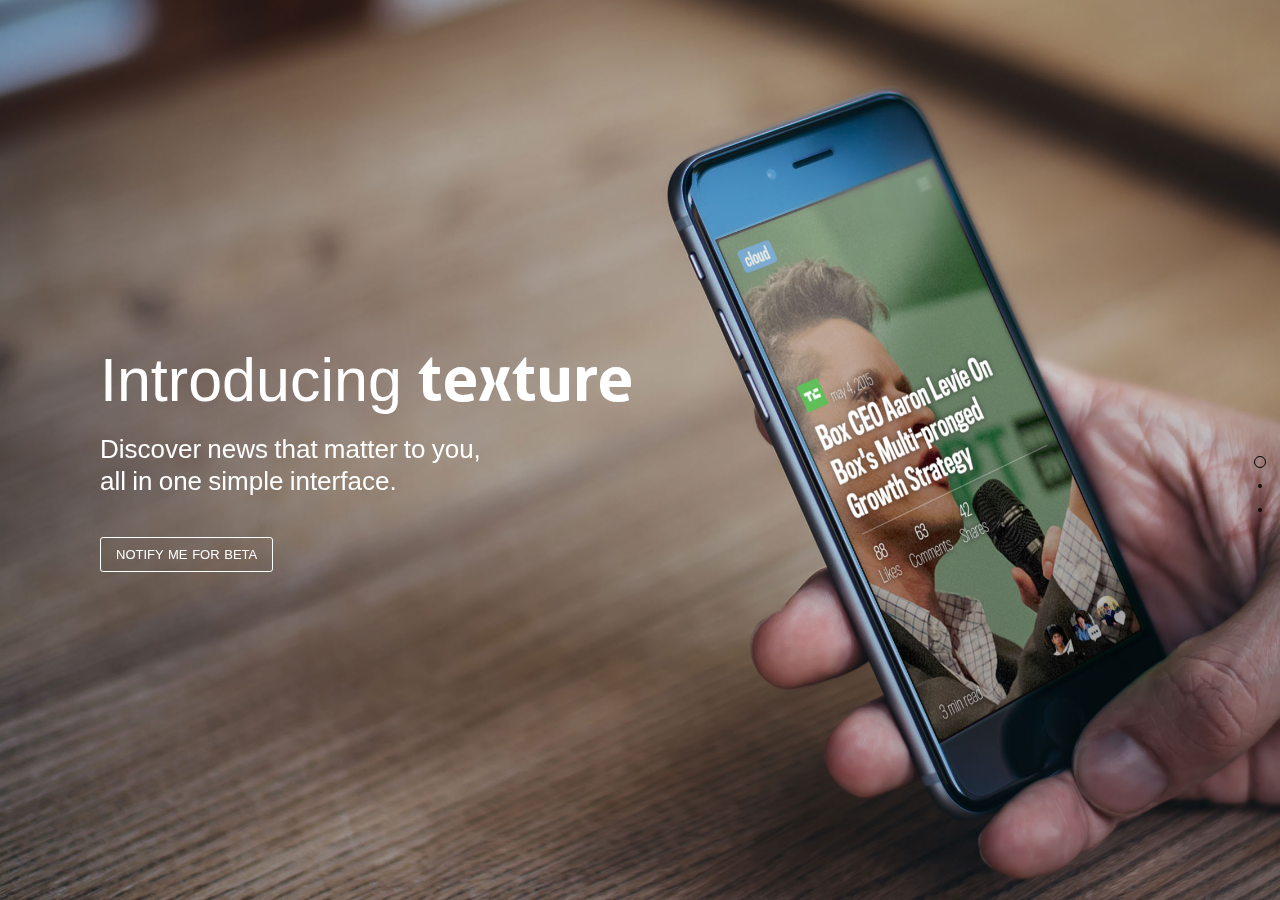
==== index.html @ bab13aa7 "initial" ====
<!doctype html>
<html>
<head>
	<meta charset="utf-8">
	<title>Texture | Read what matters</title>
<!-- 	<link rel="shortcut icon" id="favicon" href="favicon.png">  -->
	<script type="text/javascript" src="http://code.jquery.com/jquery-1.9.1.js"></script>
  <script type="text/javascript" src="assets/js/jquery.onepage-scroll.js"></script>
  <link href='assets/css/onepage-scroll.css' rel='stylesheet' type='text/css'>
  <meta name="viewport" content="initial-scale=1, width=device-width, maximum-scale=1, minimum-scale=1, user-scalable=no">
  <style>

    @font-face {
    font-family: Aller_Bd;
    src: local(Aller_Bd), url('assets/Aller_Bd.ttf') format('opentype');
    }


    html {
      height: 100%;
    }
    body {
      background: #000;
      padding: 0;
      text-align: center;
      font-family: 'HelveticaNeue-Thin';
      position: relative;
      margin: 0;
      height: 100%;
      -webkit-font-smoothing: antialiased;
    }
    
    .wrapper {
    	height: 100% !important;
    	height: 100%;
    	margin: 0 auto; 
    	overflow: hidden;
    }
    
    a {
      text-decoration: none;
    }
    
    .pointer {
      color: #9b59b6;
      font-family: 'Pacifico', cursive;
      font-size: 30px;
      margin-top: 15px;
    }

    .main {
      float: left;
      width: 100%;
      margin: 0 auto;
    }
    
    .reload.bell {
      font-size: 12px;
      padding: 20px;
      width: 45px;
      text-align: center;
      height: 47px;
      border-radius: 50px;
      -webkit-border-radius: 50px;
      -moz-border-radius: 50px;
    }
    
    .reload.bell #notification {
      font-size: 25px;
      line-height: 140%;
    }
    
    .reload, .btn{
      display: inline-block;
      border: 4px solid #A2261E;
      border-radius: 5px;
      -moz-border-radius: 5px;
      -webkit-border-radius: 5px;
      background: #CC3126;
      display: inline-block;
      line-height: 100%;
      padding: 0.7em;
      text-decoration: none;
      color: #fff;
      width: 100px;
      line-height: 140%;
      font-size: 17px;
      font-family: open sans;
      font-weight: bold;
    }
    .reload:hover{
      background: #444;
    }
    .btn {
      width: 200px;
      color: rgb(255, 255, 255);
      border: 4px solid rgb(0, 0, 0);
      background: rgba(3, 3, 3, 0.75);
    }
    .clear {
      width: auto;
    }
    .btn:hover, .btn:hover {
      background: #444;
    }
    .btns {
      width: 410px;
      margin: 50px auto;
    }
    .credit {
      text-align: center;
      color: rgba(0,0,0,0.5);
      padding: 10px;
      width: 410px;
      clear: both;
    }
    .credit a {
      color: rgba(0,0,0,0.85);
      text-decoration: none;
      font-weight: bold;
      text-align: center;
    }
    
    .back {
      position: absolute;
      top: 0;
      left: 0;
      text-align: center;
      display: block;
      padding: 7px;
      width: 100%;
      box-sizing: border-box;
      -moz-box-sizing: border-box;
      -webkit-box-sizing: border-box;
      background: rgba(255, 255, 255, 0.25);
      font-weight: bold;
      font-size: 13px;
      color: #000;
      -webkit-transition: all 500ms ease-in-out;
      -moz-transition: all 500ms ease-in-out;
      -o-transition: all 500ms ease-in-out;
      transition: all 500ms ease-in-out;
    }

    .back:hover {
      color: black;
      background: rgba(255, 255, 255, 0.5);
    }
    
    header {
      position: relative;
      z-index: 10;
    }

    .main section.page1 {
      background: url(assets/img/bkg_1.jpg) no-repeat center;
      background-size: cover;
      position:relative;
      min-width: 1000px;
      min-height: 700px;
      -webkit-background-size: cover;
    }

    .main section.page2 {
      background: url(assets/img/bkg_2.jpg) no-repeat center;
      background-size: cover;
      position:relative;
      min-width: 1000px;
      min-height: 700px;
      -webkit-background-size: cover;
    }

    .main section.page3 {
      background:url(assets/img/bkg_3.jpg) no-repeat center;
      background-size: cover;
      position:relative;
      min-width: 1000px;
      min-height: 700px;
      -webkit-background-size: cover;
    }

    .main .page_container {
      font-family: helvetica, arial, sans-serif;
      z-index: 3;
      position: absolute;
      left: 100px;
      top: calc(50% - 221px/2);
      text-align: left;
      word-spacing: -1px;
    }

    .page2 .page_container {
      left: 50%;
      text-align: left;
      min-width: 550px; 
      right: 120px;
      top: calc(50% - 304px/2);
    }

    .page3 .page_container {
      left: 52%;
      text-align: left;
      min-width: 550px;       
      right: 120px;
      top: calc(50% - 200px/2);
    }

    #logo {
      font-family: Aller_Bd;
      display: inline;
      font-size: 64px;
      line-height: 0;
      color: #fff;
    }

    .main .texture_h {
      font-family: 'Helvetica Neue Thin', 'HelveticaNeue-Thin', 'helvetica neue', helvetica, arial, 'lucida grande', sans-serif;
      text-align: left;
      line-height: 1.34;
      font-size: 61px;
      font-weight: 100;
      color: #fff;
      display: inline;
    }

    .main .texture_p {
      font-size: 26px;
      font-weight: 200;
      line-height: 32px;
      margin-top: 12px;
      color: #fff;
    }

    .page2 .texture_h {
      text-align: left;
      line-height: 1.1;
      font-size: 61px;
      font-weight: 100;
      color: #333;
      display: inline;
    }

    .page2 .texture_p {
      font-size: 23px;
      font-weight: 200;
      line-height: 32px;
      margin-top: 19px;
      color: #333;
    }

    .page3 .texture_h {
      text-align: left;
      line-height: 1.1;
      font-size: 61px;
      font-weight: 100;
      color: #fff;
      display: inline;
    }

    .page3 .texture_p {
      font-size: 26px;
      font-weight: 200;
      line-height: 32px;
      margin-top: 19px;
      color: #fff`;
    }

    .texture_downloadImage, .texture_downloadText {
      display: inline-block;
      vertical-align: middle;
    }
    
    .texture_downloadText {
      text-transform: uppercase;
      margin-top: 40px;
      font-size: 13px;
      font-weight: normal;
      line-height: 1;
      word-spacing: 1px;
      color: #fff;
      padding: 10px 15px 10px 15px;
      background: none;
      border: 1px solid white;
      border-radius: 3px;
    }

    .texture_downloadText:hover{
      color: rgba(109,91,79,0.9);
      background: rgba(255,255,255,1)

    }

    .main .texture_h + .main .texture_p {
      font-size: 26px;
      font-weight: 200px;
      line-height: 32px;
      margin-top: 12px;
    }

    .viewing-page-2 .back{
      background: rgba(0, 0, 0, 0.25);
      color: #FFF;
      }

    
    body.disabled-onepage-scroll .onepage-wrapper  section {
      min-height: 100%;
      height: auto;
    }
    
    body.disabled-onepage-scroll .main section .page_container, body.disabled-onepage-scroll .main section.page3 .page_container  {
      padding: 20px;
      margin-top: 150px;
      -webkit-box-sizing: border-box;
      -moz-box-sizing: border-box;
      box-sizing: border-box;
    }
    
    body.disabled-onepage-scroll  section .page_container h1{
      text-align: center;
      font-size: 50px;
    }
    body.disabled-onepage-scroll section .page_container h2, body.disabled-onepage-scroll section .page_container .credit, body.disabled-onepage-scroll section .page_container .btns{
      text-align: center;
      width: 100%;
    }
    
    body.disabled-onepage-scroll .main section.page1 > img {
      position: absolute;
      width: 80%;
      left: 10%;
    }
    
    body.disabled-onepage-scroll .main section > img {
      position: relative;
      max-width: 80%;
      bottom: 0;
    }
    body.disabled-onepage-scroll code {
      width: 95%;
      margin: 0 auto 25px;
      float: none;
      overflow: hidden;
    }
    
    body.disabled-onepage-scroll .main section.page3 .page_container {
      width: 90%;
      margin-left: auto;
      margin-right: auto;
      right: 0;
    }

    @media (max-width: 1151px) {
      .main section .page1 {
        min-width: 800px;
        min-height: 675px;
      }
      .main .texture_h {
        font-size: 58px;
      }

      .main .texture_p {
        font-size: 23px;
        line-height: 29px;
      }

      .main .texture_downloadText {
        font-size: 12px;
      }

      .page2 .texture_h {
      font-size: 53px;
      }

      .page2 .texture_p {
      font-size: 21px;
      }

    }

    @media (max-width: 1079px) {
      .main section .page1 {
        min-width: 960px;
        min-height: 600px;
      }
      .main .texture_h {
        font-size: 51px;
      }

      .main .texture_p {
        font-size: 21px;
        line-height: 26px;
      }

      .main .texture_downloadText {
        font-size: 10px;
      }

      .page2 .texture_h {
      font-size: 48px;
      }

      .page2 .texture_p {
      font-size: 20px;
      }

    }

	</style>
	<script>
	  $(document).ready(function(){
      $(".main").onepage_scroll({
        sectionContainer: "section",
        responsiveFallback: 000,
        loop: true
      });
		});	
	</script>
</head>
<body>
  <div class="wrapper">
	  <div class="main">
      <section class="page1">
        <div class="page_container">
          
          <div class="texture_h">Introducing </div>
          <div id="logo">texture</div>
          <div class="texture_p">Discover news that matter to you,<br/>all in one simple interface.</div>
          
<!--           <a class="texture_download" href="" target="_blank"> -->
<!--           <img class="texture_downloadImage img" src="download.png" alt="" /> -->
          <span class="texture_downloadText">Notify me for beta </span>
  	    
        </div>

      </section>
	    
	    <section class="page2">
	      <div class="page_container">
          <div class="texture_h">Our attempt to rethink<br/> news reading </div>
          <div class="texture_p">Texture is crafted with strong emphasis on design and<br/> user experience. With our hype-simple card interface,<br/> navigation between views is as seamless as swipping<br/> a deck of cards.
          </div>
	      </div>
      </section>
	    
	    <section class="page3">
	      <div class="page_container">
          <div class="texture_h">Coming soon on iOS</div>
          <div class="texture_p">Be the first to try out this revolutionary news<br/> reading experience.</div>
          <span class="texture_downloadText">Notify me for beta </span>

  	    </div>
      </section>
    </div>
<!--     <a class="back" href="http://www.">texture app</a> -->
  </div>
</body>
</html>
---- assets/css/onepage-scroll.css ----
body, html {
  margin: 0;
  overflow: hidden;
  -webkit-transition: opacity 400ms;
  -moz-transition: opacity 400ms;
  transition: opacity 400ms;
}

body, .onepage-wrapper, html {
  display: block;
  position: static;
  padding: 0;
  width: 100%;
  height: 100%;
}

.onepage-wrapper {
  width: 100%;
  height: 100%;
  display: block;
  position: relative;
  padding: 0;
  -webkit-transform-style: preserve-3d;
}

.onepage-wrapper .section {
  width: 100%;
  height: 100%;
}

.onepage-pagination {
  position: absolute;
  right: 10px;
  top: 50%;
  z-index: 5;
  list-style: none;
  margin: 0;
  padding: 0;
}
.onepage-pagination li {
  padding: 0;
  text-align: center;
}
.onepage-pagination li a{
  padding: 10px;
  width: 4px;
  height: 4px;
  display: block;
  
}
.onepage-pagination li a:before{
  content: '';
  position: absolute;
  width: 4px;
  height: 4px;
  background: rgba(0,0,0,0.85);
  border-radius: 10px;
  -webkit-border-radius: 10px;
  -moz-border-radius: 10px;
}

.onepage-pagination li a.active:before{
  width: 10px;
  height: 10px;
  background: none;
  border: 1px solid black;
  margin-top: -4px;
  left: 8px;
}

.disabled-onepage-scroll, .disabled-onepage-scroll .wrapper {
  overflow: auto;
}

.disabled-onepage-scroll .onepage-wrapper .section {
  position: relative !important;
  top: auto !important;
  left: auto !important;
}
.disabled-onepage-scroll .onepage-wrapper {
  -webkit-transform: none !important;
  -moz-transform: none !important;
  transform: none !important;
  -ms-transform: none !important;
  min-height: 100%;
}


.disabled-onepage-scroll .onepage-pagination {
  display: none;
}

body.disabled-onepage-scroll, .disabled-onepage-scroll .onepage-wrapper, html {
  position: inherit;
}


/*
@media (max-aspect-ratio: 16/10) { 
  .page1 {
    width: auto;
    height: 100%;
  }
}

@media (max-width: 1151px) { 
  .page1, .page3 { 
    min-width: 1080px; min-height: 675px; 
  } */
/*  .paper_h { 
    font-size: 58px;
  } 
  .paper_p { 
    font-size: 29px; line-height: 36px;
  }
  .paper_h + .paper_p { 
    font-size: 23px; line-height: 29px;
  } 
  .paper_button { 
    font-size: 18px;
  } 
  .paper_downloadText { 
    font-size: 23px;
  } 
  .paper_shareImage, .paper_shareText { 
    font-size: 18px;
  }*/
}

@media (max-width: 1079px) {
  .page1, .page3 { 
    min-width: 960px; min-height: 600px;
  } 
/*  .paper_h { 
    font-size: 51px;
  }
  .paper_p { 
    font-size: 26px; line-height: 32px;
  } 
  .paper_h + .paper_p {
    font-size: 21px; line-height: 26px;
  } 
  .paper_button {
    font-size: 16px;
  } 
  .paper_downloadText {
    font-size: 21px;
  }
  .paper_shareImage, .paper_shareText {
    font-size: 16px;
  } */
}

/*@media (min-height: 960px) {
  .uiList + .img, .uiList + .img + .img {
    border-width: 360px 40px;
  }
}*/

/*@media (min-height: 1200px) {
  .uiList + .img, .uiList + .img + .img {
    border-width: 480px 40px;
  }
}*/
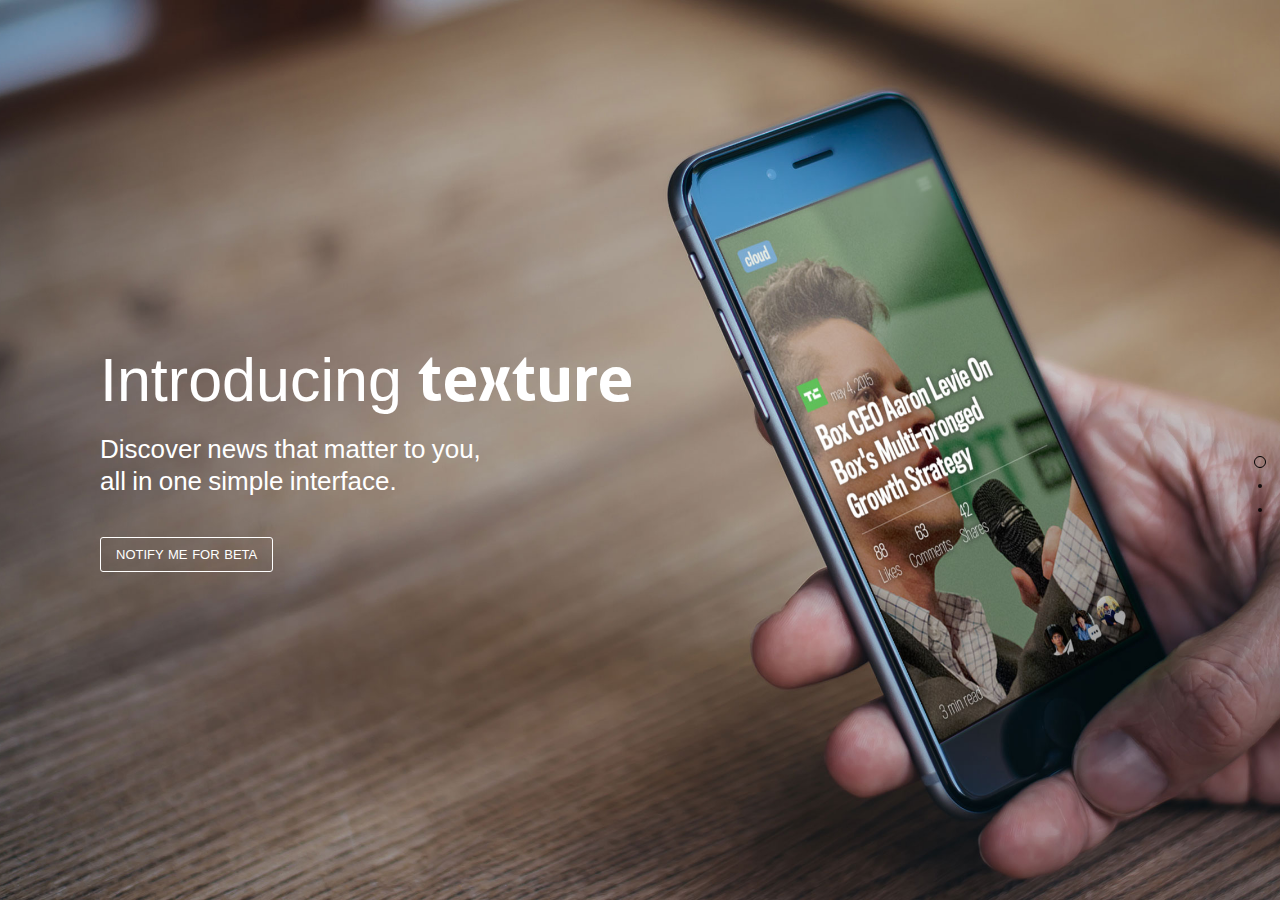
==== commit 8c1df637: "bkg" ====
--- a/index.html
+++ b/index.html
@@ -20,7 +20,7 @@
       height: 100%;
     }
     body {
-      background: #000;
+      background: #fff;
       padding: 0;
       text-align: center;
       font-family: 'HelveticaNeue-Thin';
@@ -155,6 +155,7 @@
     .main section.page1 {
       background: url(assets/img/bkg_1.jpg) no-repeat center;
       background-size: cover;
+      background-color: #fff;
       position:relative;
       min-width: 1000px;
       min-height: 700px;
--- a/assets/css/onepage-scroll.css
+++ b/assets/css/onepage-scroll.css
@@ -127,10 +127,10 @@
   }*/
 }
 
-@media (max-width: 1079px) {
+/*@media (max-width: 1079px) {
   .page1, .page3 { 
     min-width: 960px; min-height: 600px;
-  } 
+  } */
 /*  .paper_h { 
     font-size: 51px;
   }
